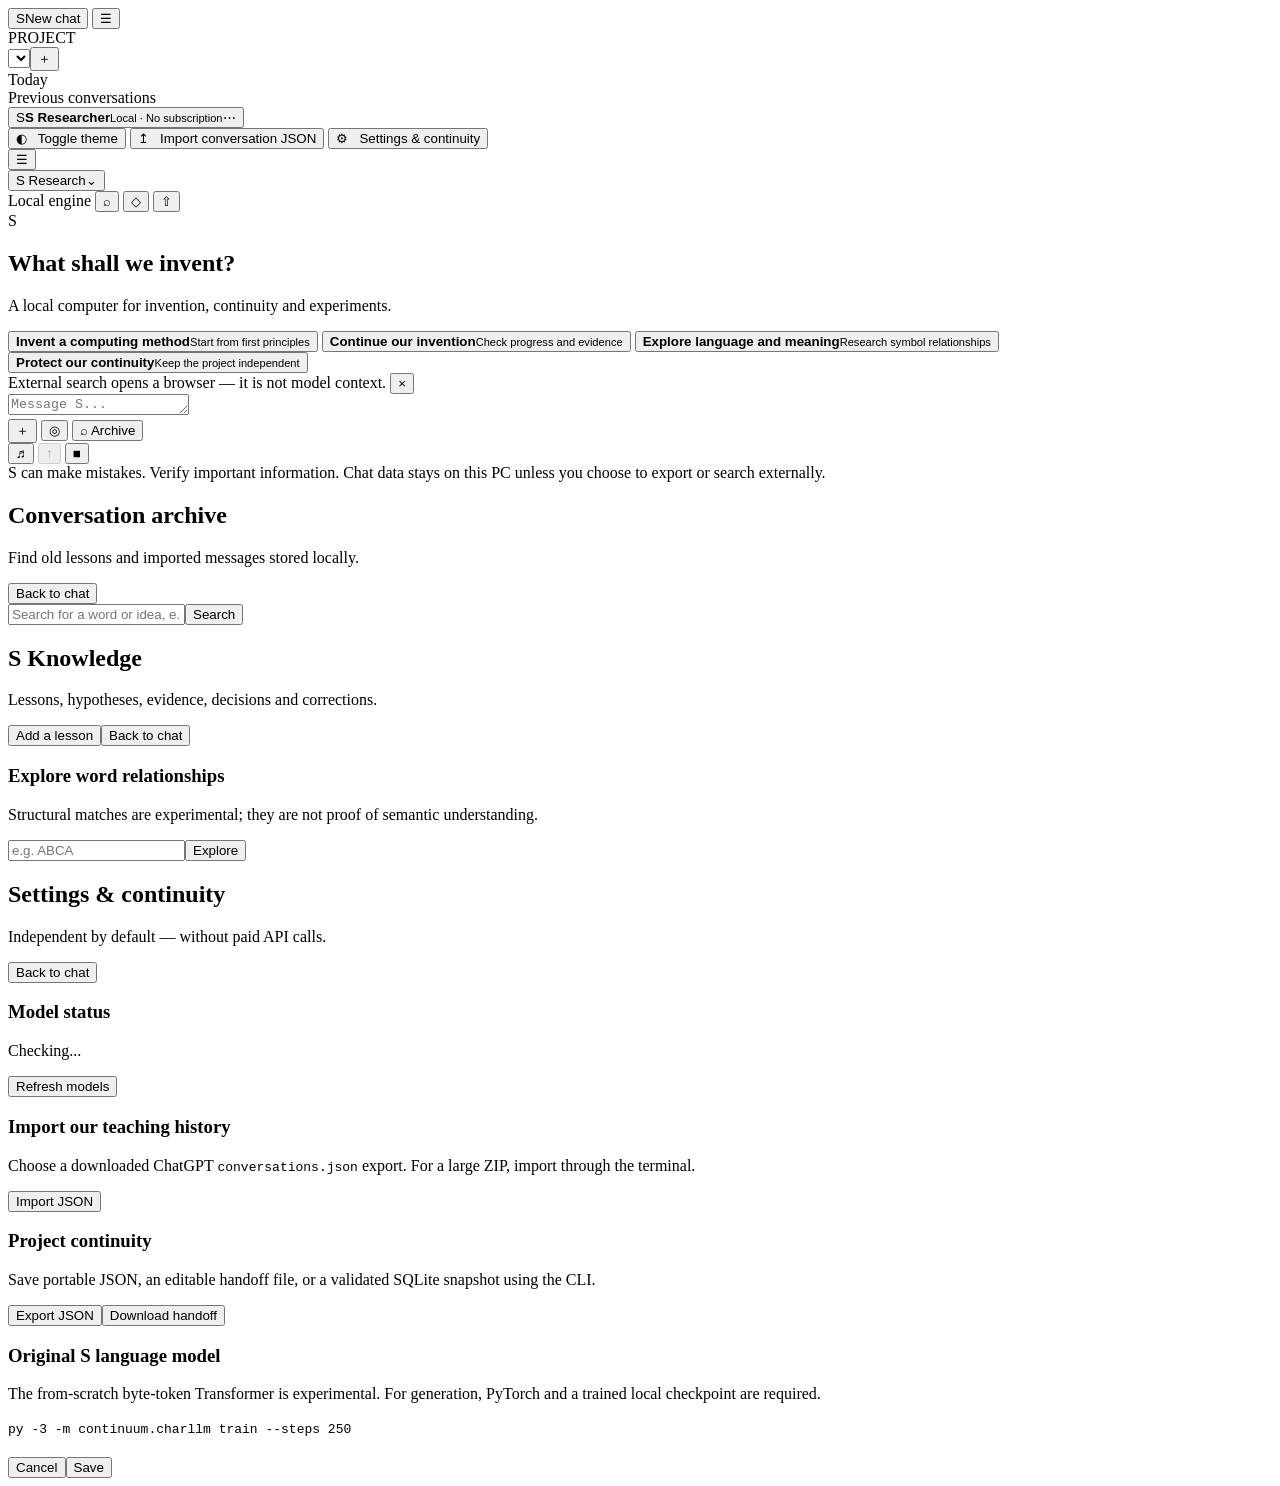
==== web/index.html @ f0ab26bd "Sync S v0.3 interface and offline front-end assets — group 5" ====
<!doctype html>
<html lang="en" class="dark">
<head>
  <meta charset="utf-8">
  <meta name="viewport" content="width=device-width, initial-scale=1">
  <meta name="theme-color" content="#212121">
  <title>S · Local Human Computer</title>
  <meta name="description" content="S, an independent local-first invention computer and learning assistant.">
  <link rel="stylesheet" href="/style.css">
</head>
<body>
  <div id="mobile-overlay" class="overlay hidden" aria-hidden="true"></div>
  <div class="app-shell">
    <aside id="sidebar" class="sidebar" aria-label="S sidebar">
      <div class="sidebar-head">
        <button id="new-chat" class="new-chat"><span class="s-logo small-logo">S</span><span>New chat</span></button>
        <button id="sidebar-close" class="icon-btn" title="Hide sidebar" aria-label="Hide sidebar">☰</button>
      </div>
      <div class="project-bar"><label for="project">PROJECT</label><div class="project-controls"><select id="project" aria-label="Active project"></select><button id="new-project" title="Create a separate project" aria-label="New project">＋</button></div></div>
      <div class="history-scroll">
        <div class="history-label">Today</div>
        <nav id="history-today" class="history-items" aria-label="Today's conversations"></nav>
        <div class="history-label history-past-label">Previous conversations</div>
        <nav id="history-past" class="history-items" aria-label="Earlier conversations"></nav>
      </div>
      <div class="sidebar-foot">
        <button id="profile-btn" class="profile-btn"><span class="profile-avatar">S</span><span class="profile-lines"><strong>S Researcher</strong><small>Local · No subscription</small></span><span class="quiet">⋯</span></button>
        <div id="profile-menu" class="profile-menu hidden">
          <button id="theme-toggle">◐ &nbsp; Toggle theme</button>
          <button id="import-chatgpt">↥ &nbsp; Import conversation JSON</button>
          <button id="settings-open">⚙ &nbsp; Settings &amp; continuity</button>
        </div>
      </div>
    </aside>

    <main class="main">
      <header class="main-header">
        <div class="header-left">
          <button id="sidebar-open" class="icon-btn" title="Show sidebar" aria-label="Show sidebar">☰</button>
          <div class="model-control">
            <button id="model-button" class="model-button" aria-haspopup="true" aria-expanded="false"><span id="model-title">S <span class="model-suffix">Research</span></span><span class="chevron">⌄</span></button>
            <div id="model-menu" class="model-menu hidden" role="menu" aria-label="Select installed local model"></div>
          </div>
        </div>
        <div class="header-actions">
          <span id="status-label" class="status-label"><span class="status-dot"></span> Local engine</span>
          <button id="archive-open" class="icon-btn" title="Search saved conversations" aria-label="Search history">⌕</button>
          <button id="knowledge-open" class="icon-btn" title="Knowledge & learning" aria-label="Knowledge">◇</button>
          <button id="export" class="icon-btn" title="Export this project" aria-label="Export project">⇧</button>
        </div>
      </header>

      <section id="chat-panel" class="panel chat-panel">
        <div class="messages-scroller" id="messages-scroller">
          <div id="welcome-screen" class="welcome">
            <div class="s-logo hero-logo">S</div>
            <h1>What shall we invent?</h1>
            <p class="welcome-note">A local computer for invention, continuity and experiments.</p>
            <div class="suggestions">
              <button data-prompt="Investigate a new computing method. Start with assumptions, propose an experiment, and define proof."><strong>Invent a computing method</strong><small>Start from first principles</small></button>
              <button data-prompt="Compare our S Human Computer milestones with the last verified checkpoint."><strong>Continue our invention</strong><small>Check progress and evidence</small></button>
              <button data-prompt="Analyze how words acquire meaning through interactions and propose a test."><strong>Explore language and meaning</strong><small>Research symbol relationships</small></button>
              <button data-prompt="How can we preserve local memory, training data and project history without subscriptions?"><strong>Protect our continuity</strong><small>Keep the project independent</small></button>
            </div>
          </div>
          <div id="messages-list" class="messages-list hidden" role="log" aria-label="Conversation" aria-live="polite"></div>
        </div>
        <div class="composer-area">
          <div class="search-pill hidden" id="search-pill">External search opens a browser — it is not model context. <button id="search-pill-close" title="Close">×</button></div>
          <div id="attachment-info" class="attachment-info hidden"></div>
          <form id="composer" class="composer">
            <textarea id="chat-input" rows="1" maxlength="50000" placeholder="Message S..." aria-label="Message S" spellcheck="true"></textarea>
            <div class="composer-toolbar">
              <div class="toolbar-left">
                <button id="attach-btn" type="button" class="icon-btn round" aria-label="Attach text file" title="Attach text file">＋</button>
                <input type="file" id="file-input" hidden accept=".txt,.md,.json,.csv,.py,.js,.html,.css,.log,.xml,.yaml,.yml,.toml,.ps1">
                <button id="web-search" type="button" class="icon-btn round" title="Open external web search after confirmation" aria-label="Web search">◎</button>
                <button id="archive-search" type="button" class="archive-chip" title="Search local saved history">⌕ <span>Archive</span></button>
              </div>
              <div class="toolbar-right">
                <button id="voice-btn" type="button" class="icon-btn round" title="Voice input information" aria-label="Voice input">♬</button>
                <button id="send-btn" type="submit" class="send-btn" title="Send message" disabled aria-label="Send message">↑</button>
                <button id="stop-btn" type="button" class="send-btn hidden" title="Stop waiting for reply" aria-label="Stop waiting">■</button>
              </div>
            </div>
          </form>
          <div class="disclaimer">S can make mistakes. Verify important information. Chat data stays on this PC unless you choose to export or search externally.</div>
        </div>
      </section>

      <section id="archive-panel" class="panel utility-panel hidden" aria-label="Conversation archive">
        <div class="utility-head"><div><h2>Conversation archive</h2><p>Find old lessons and imported messages stored locally.</p></div><button class="back-chat" type="button">Back to chat</button></div>
        <div class="search-controls"><input id="search-query" placeholder="Search for a word or idea, e.g. keyboard language..." aria-label="Search history"><button id="search-run" class="primary-button">Search</button></div>
        <div id="search-results" class="search-results"></div>
      </section>

      <section id="knowledge-panel" class="panel utility-panel hidden" aria-label="Project knowledge">
        <div class="utility-head"><div><h2>S Knowledge</h2><p>Lessons, hypotheses, evidence, decisions and corrections.</p></div><div class="head-tools"><button id="add-note" class="primary-button">Add a lesson</button><button class="back-chat" type="button">Back to chat</button></div></div>
        <div class="two-cols"><div id="notes" class="notes"></div><div class="relation-box"><h3>Explore word relationships</h3><p>Structural matches are experimental; they are not proof of semantic understanding.</p><div class="search-controls"><input id="word" placeholder="e.g. ABCA" aria-label="Explore word"><button id="relate" class="primary-button">Explore</button></div><div id="relations"></div></div></div>
      </section>

      <section id="settings-panel" class="panel utility-panel hidden" aria-label="Settings and continuity">
        <div class="utility-head"><div><h2>Settings &amp; continuity</h2><p>Independent by default — without paid API calls.</p></div><button class="back-chat" type="button">Back to chat</button></div>
        <div class="settings-grid">
          <article class="setting-card"><h3>Model status</h3><p id="model-details">Checking...</p><button id="refresh-models" class="secondary-button">Refresh models</button></article>
          <article class="setting-card"><h3>Import our teaching history</h3><p>Choose a downloaded ChatGPT <code>conversations.json</code> export. For a large ZIP, import through the terminal.</p><button id="import-settings" class="secondary-button">Import JSON</button><input id="chatgpt-file" type="file" hidden accept=".json,application/json"></article>
          <article class="setting-card"><h3>Project continuity</h3><p>Save portable JSON, an editable handoff file, or a validated SQLite snapshot using the CLI.</p><button id="export-settings" class="secondary-button">Export JSON</button><button id="handoff" class="secondary-button">Download handoff</button></article>
          <article class="setting-card"><h3>Original S language model</h3><p>The from-scratch byte-token Transformer is experimental. For generation, PyTorch and a trained local checkpoint are required.</p><code>py -3 -m continuum.charllm train --steps 250</code></article>
        </div>
      </section>
    </main>
  </div>
  <div id="dialog-backdrop" class="dialog-backdrop hidden"><div class="dialog" role="dialog" aria-modal="true" aria-labelledby="dialog-title"><h2 id="dialog-title"></h2><div id="dialog-fields"></div><div class="dialog-actions"><button id="dialog-cancel" class="secondary-button">Cancel</button><button id="dialog-save" class="primary-button">Save</button></div></div></div>
  <div id="toast" role="status" aria-live="polite" class="toast hidden"></div>
  <script src="/app.js" defer></script>
</body>
</html>
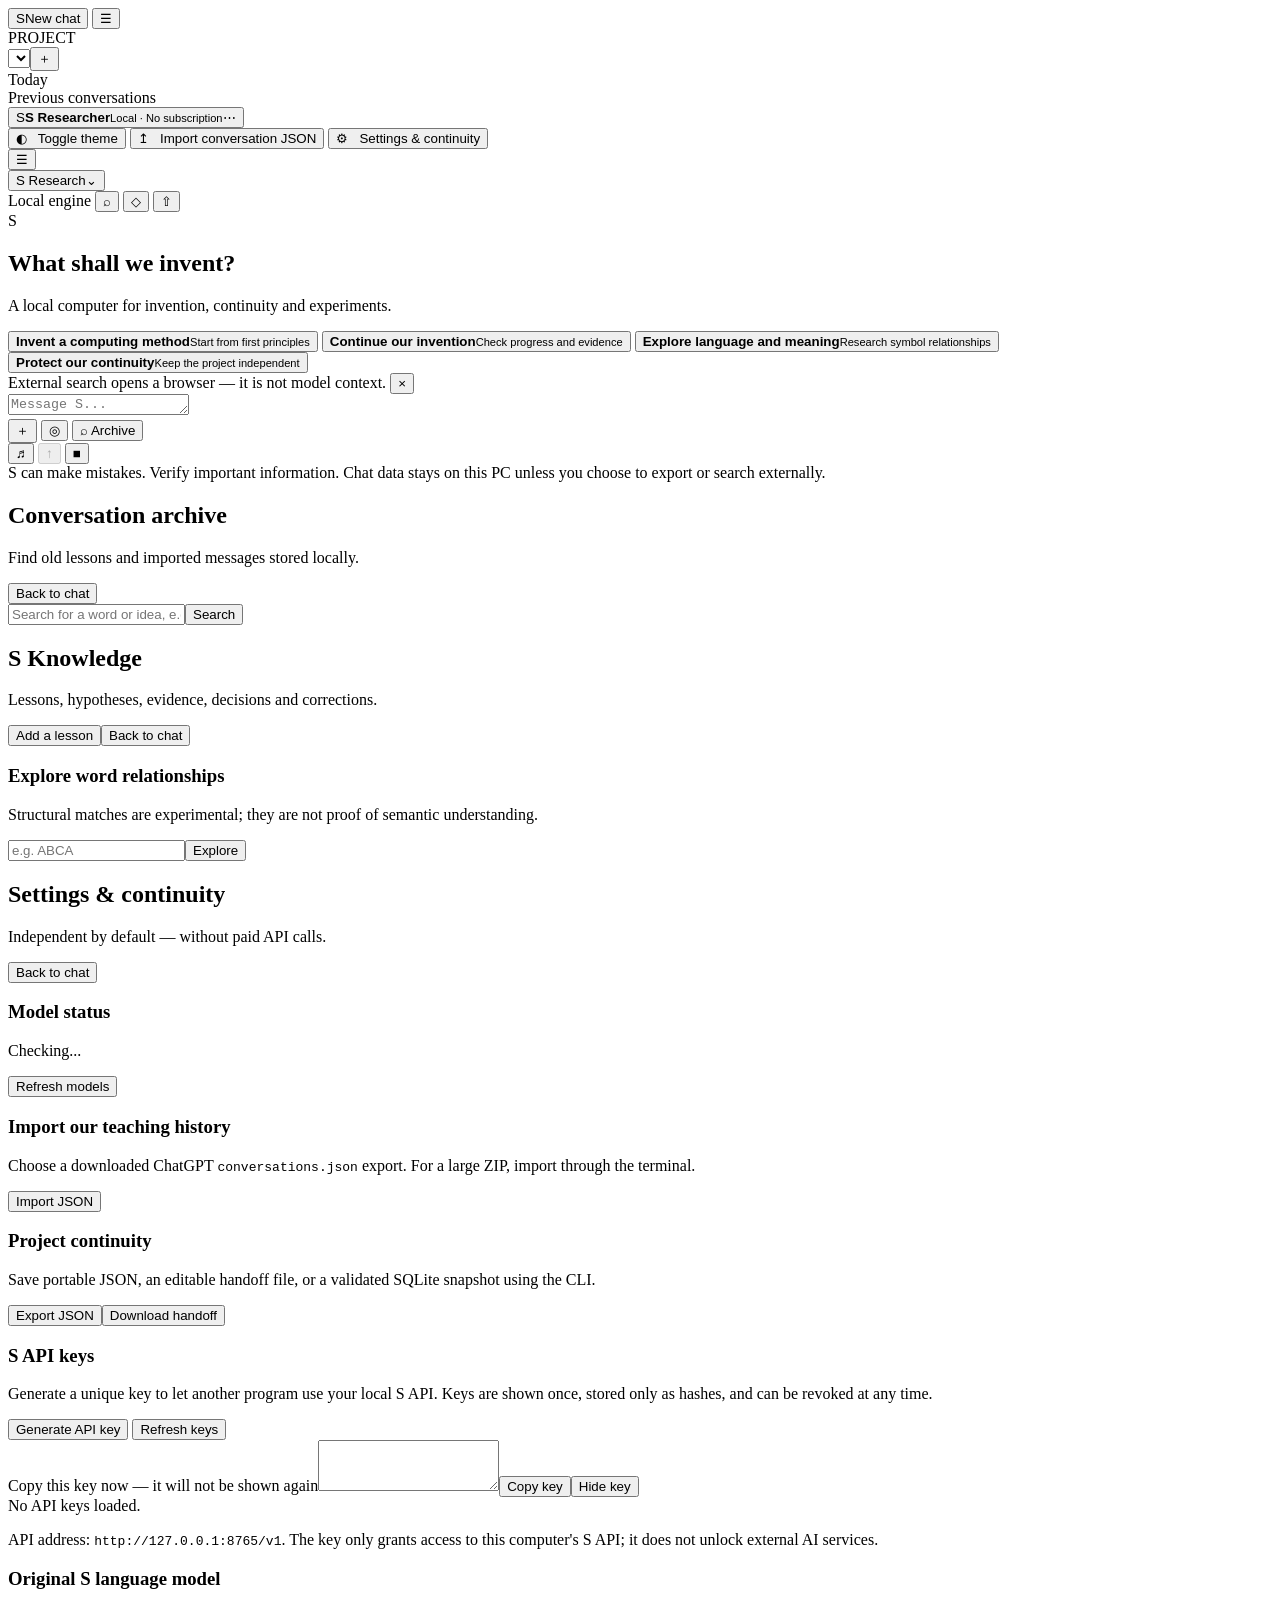
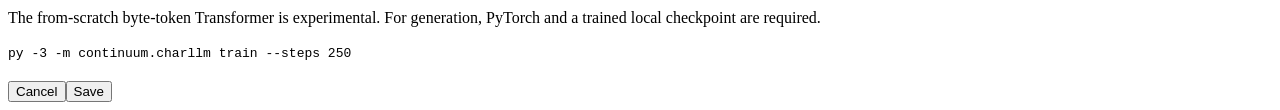
==== commit 153ddb43: "Add S Settings API key generation, copy-once display, listing and revocation" ====
--- a/web/index.html
+++ b/web/index.html
@@ -105,6 +105,14 @@
           <article class="setting-card"><h3>Model status</h3><p id="model-details">Checking...</p><button id="refresh-models" class="secondary-button">Refresh models</button></article>
           <article class="setting-card"><h3>Import our teaching history</h3><p>Choose a downloaded ChatGPT <code>conversations.json</code> export. For a large ZIP, import through the terminal.</p><button id="import-settings" class="secondary-button">Import JSON</button><input id="chatgpt-file" type="file" hidden accept=".json,application/json"></article>
           <article class="setting-card"><h3>Project continuity</h3><p>Save portable JSON, an editable handoff file, or a validated SQLite snapshot using the CLI.</p><button id="export-settings" class="secondary-button">Export JSON</button><button id="handoff" class="secondary-button">Download handoff</button></article>
+          <article class="setting-card api-key-card"><h3>S API keys</h3>
+            <p>Generate a unique key to let another program use your local S API. Keys are shown once, stored only as hashes, and can be revoked at any time.</p>
+            <button id="create-api-key" class="primary-button">Generate API key</button>
+            <button id="refresh-api-keys" class="secondary-button">Refresh keys</button>
+            <div id="new-api-key-wrap" class="hidden api-key-new"><label for="new-api-key">Copy this key now — it will not be shown again</label><textarea id="new-api-key" readonly spellcheck="false" rows="3" aria-label="New S API key"></textarea><button id="copy-api-key" class="secondary-button">Copy key</button><button id="hide-api-key" class="secondary-button">Hide key</button></div>
+            <div id="api-key-list" class="api-key-list" aria-live="polite">No API keys loaded.</div>
+            <p class="api-note">API address: <code>http://127.0.0.1:8765/v1</code>. The key only grants access to this computer's S API; it does not unlock external AI services.</p>
+          </article>
           <article class="setting-card"><h3>Original S language model</h3><p>The from-scratch byte-token Transformer is experimental. For generation, PyTorch and a trained local checkpoint are required.</p><code>py -3 -m continuum.charllm train --steps 250</code></article>
         </div>
       </section>
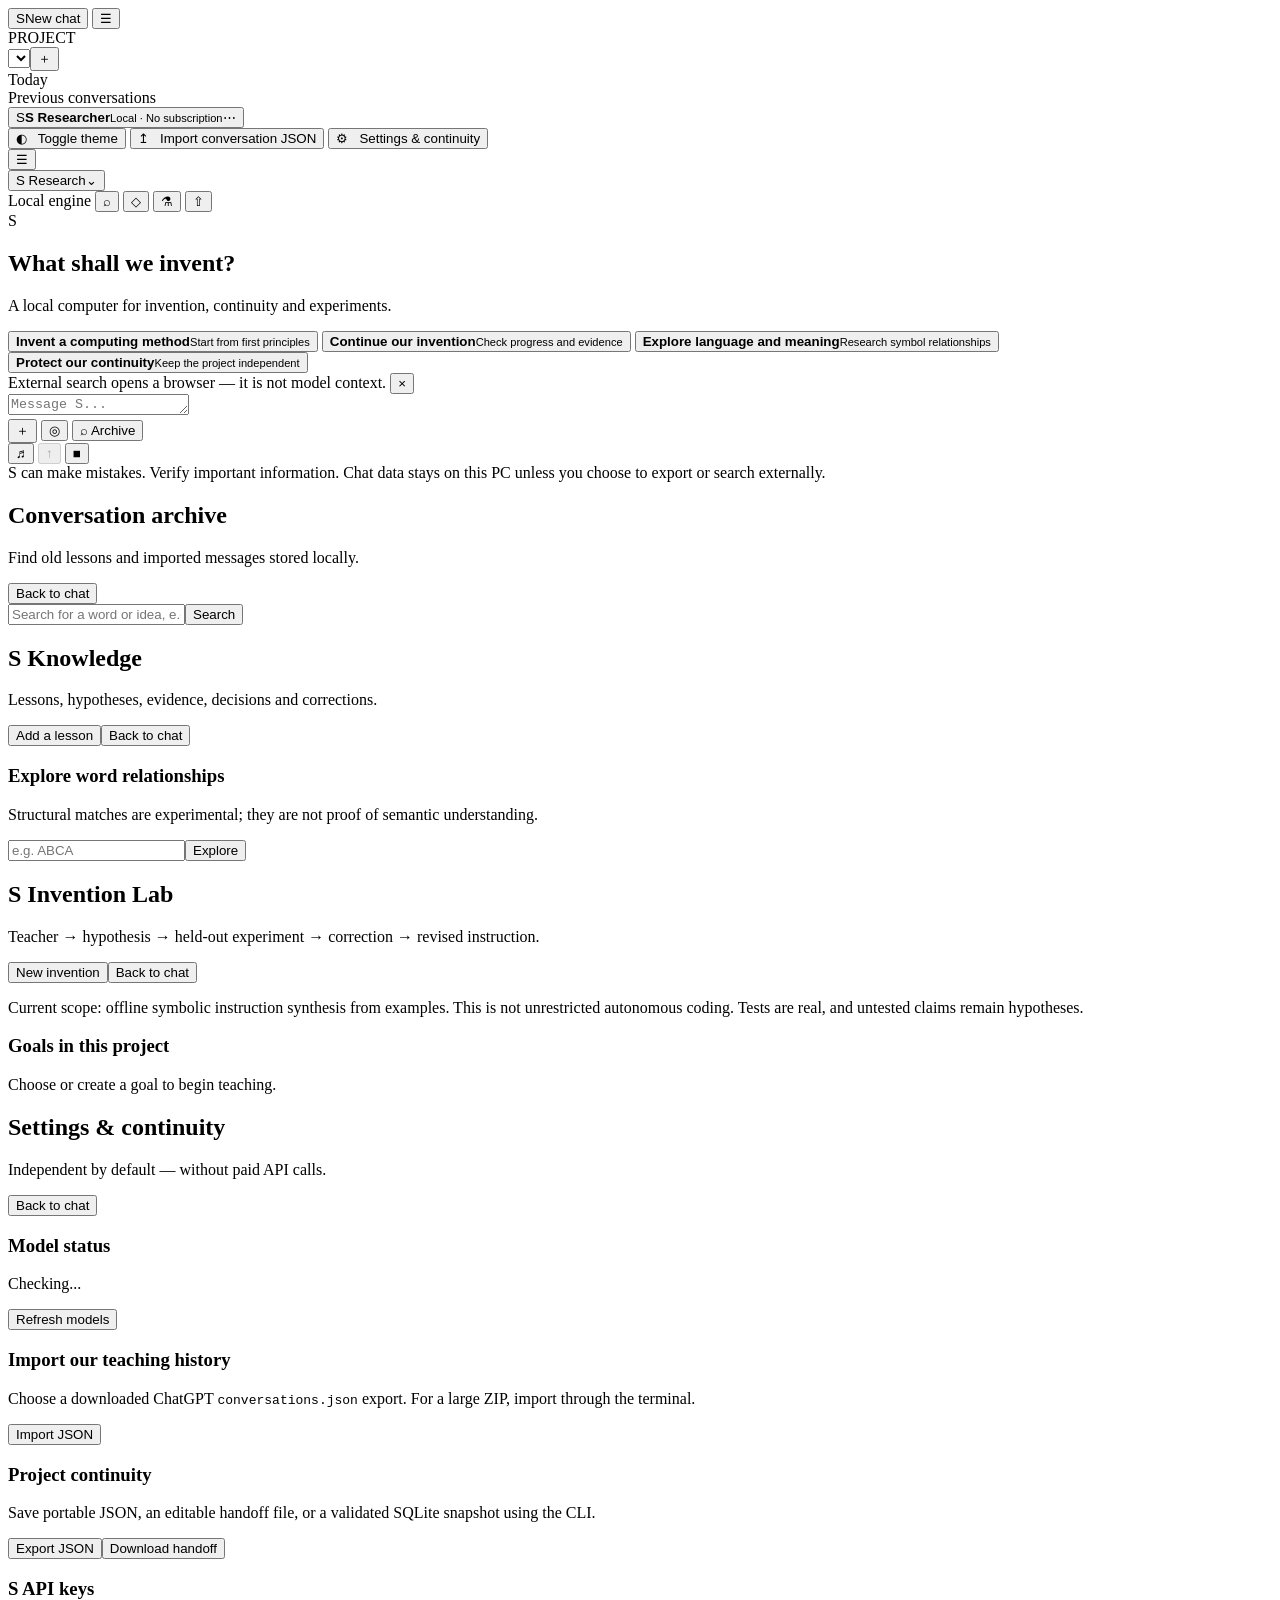
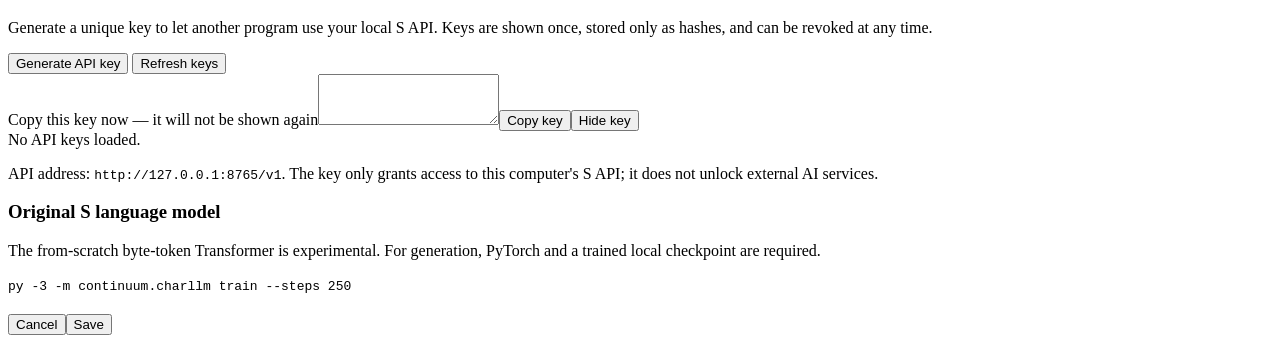
==== commit 665f542e: "S v0.5: integrate invention cycle into web/index.html" ====
--- a/web/index.html
+++ b/web/index.html
@@ -46,6 +46,7 @@
           <span id="status-label" class="status-label"><span class="status-dot"></span> Local engine</span>
           <button id="archive-open" class="icon-btn" title="Search saved conversations" aria-label="Search history">⌕</button>
           <button id="knowledge-open" class="icon-btn" title="Knowledge & learning" aria-label="Knowledge">◇</button>
+          <button id="invention-open" class="icon-btn" title="S Invention Lab" aria-label="Invention Lab">⚗</button>
           <button id="export" class="icon-btn" title="Export this project" aria-label="Export project">⇧</button>
         </div>
       </header>
@@ -99,6 +100,15 @@
         <div class="two-cols"><div id="notes" class="notes"></div><div class="relation-box"><h3>Explore word relationships</h3><p>Structural matches are experimental; they are not proof of semantic understanding.</p><div class="search-controls"><input id="word" placeholder="e.g. ABCA" aria-label="Explore word"><button id="relate" class="primary-button">Explore</button></div><div id="relations"></div></div></div>
       </section>
 
+      <section id="invention-panel" class="panel utility-panel hidden" aria-label="S Invention Lab">
+        <div class="utility-head"><div><h2>S Invention Lab</h2><p>Teacher → hypothesis → held-out experiment → correction → revised instruction.</p></div><div class="head-tools"><button id="new-invention" class="primary-button" type="button">New invention</button><button class="back-chat" type="button">Back to chat</button></div></div>
+        <p class="notice">Current scope: offline symbolic instruction synthesis from examples. This is not unrestricted autonomous coding. Tests are real, and untested claims remain hypotheses.</p>
+        <div class="invention-grid">
+          <div><h3>Goals in this project</h3><div id="invention-list" class="invention-list"></div></div>
+          <div id="invention-detail" class="invention-detail"><p class="notice">Choose or create a goal to begin teaching.</p></div>
+        </div>
+      </section>
+
       <section id="settings-panel" class="panel utility-panel hidden" aria-label="Settings and continuity">
         <div class="utility-head"><div><h2>Settings &amp; continuity</h2><p>Independent by default — without paid API calls.</p></div><button class="back-chat" type="button">Back to chat</button></div>
         <div class="settings-grid">
@@ -122,4 +132,4 @@
   <div id="toast" role="status" aria-live="polite" class="toast hidden"></div>
   <script src="/app.js" defer></script>
 </body>
-</html>
+</html>
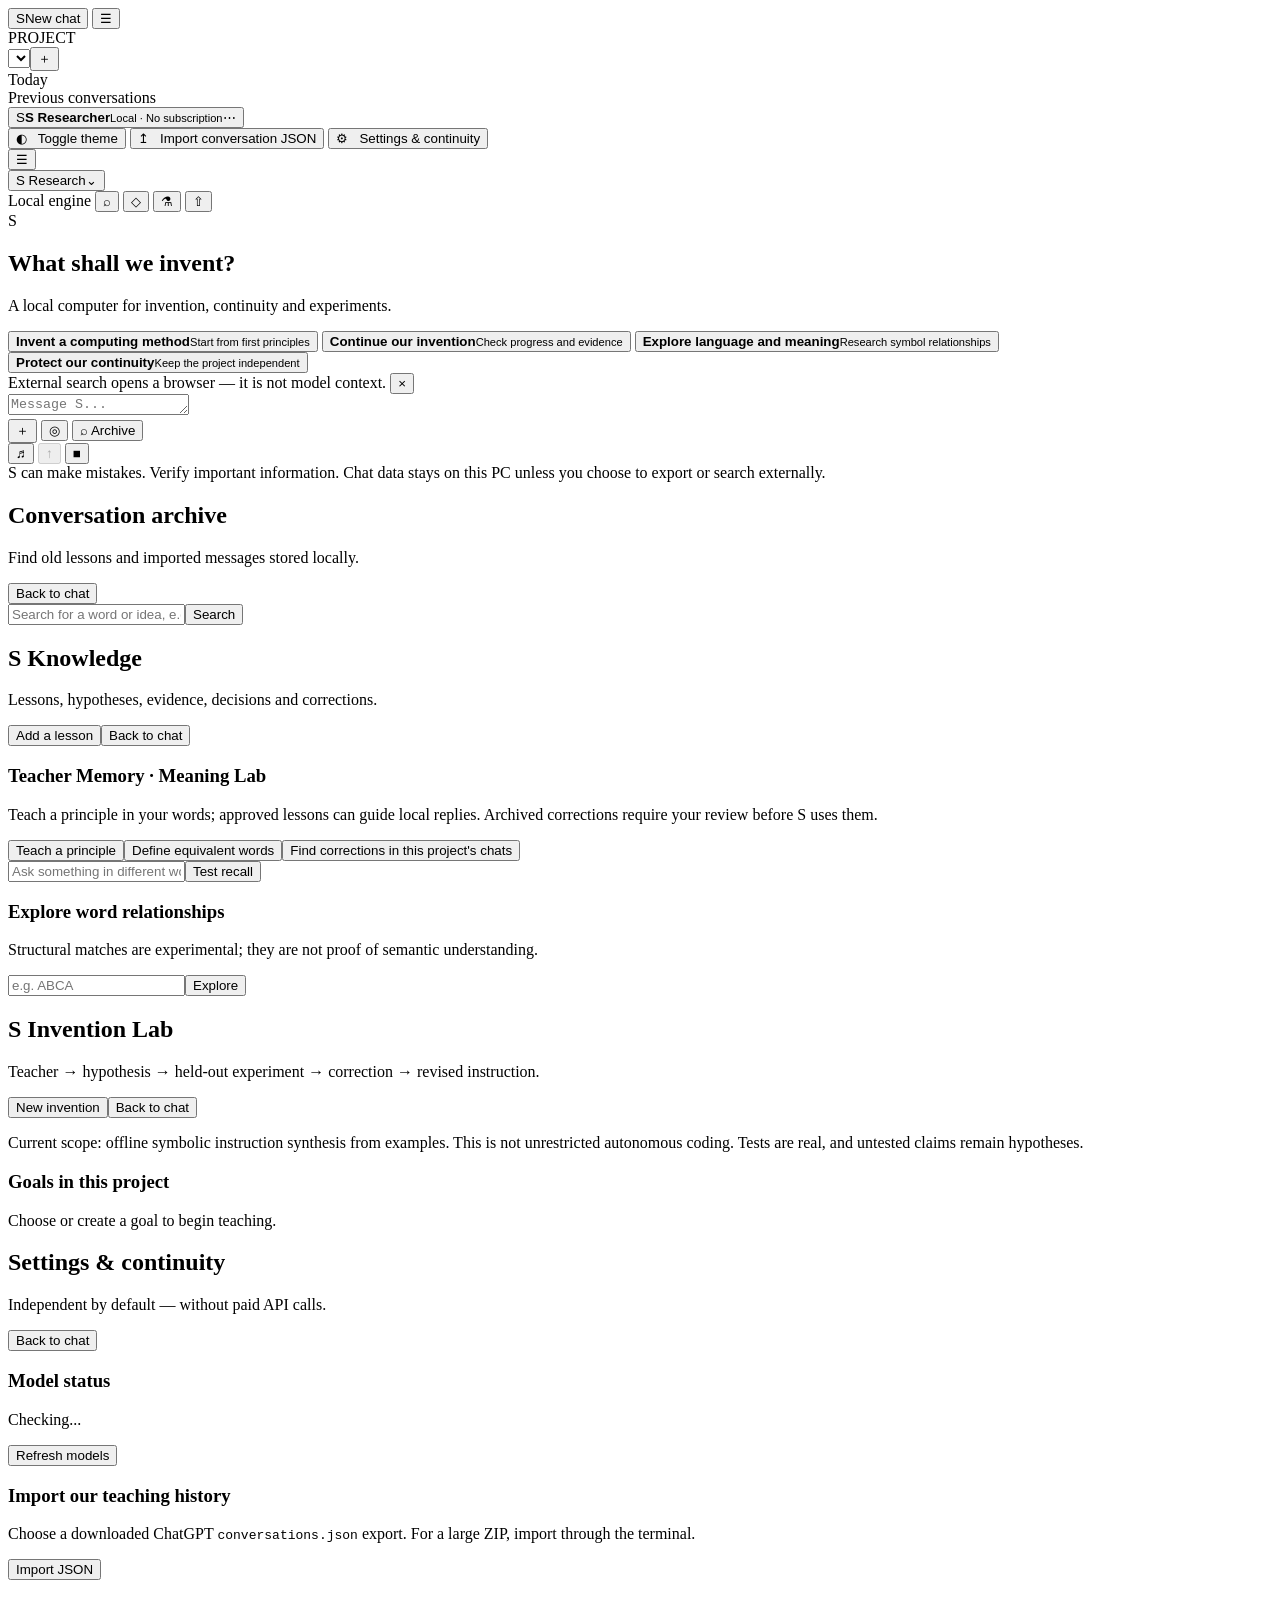
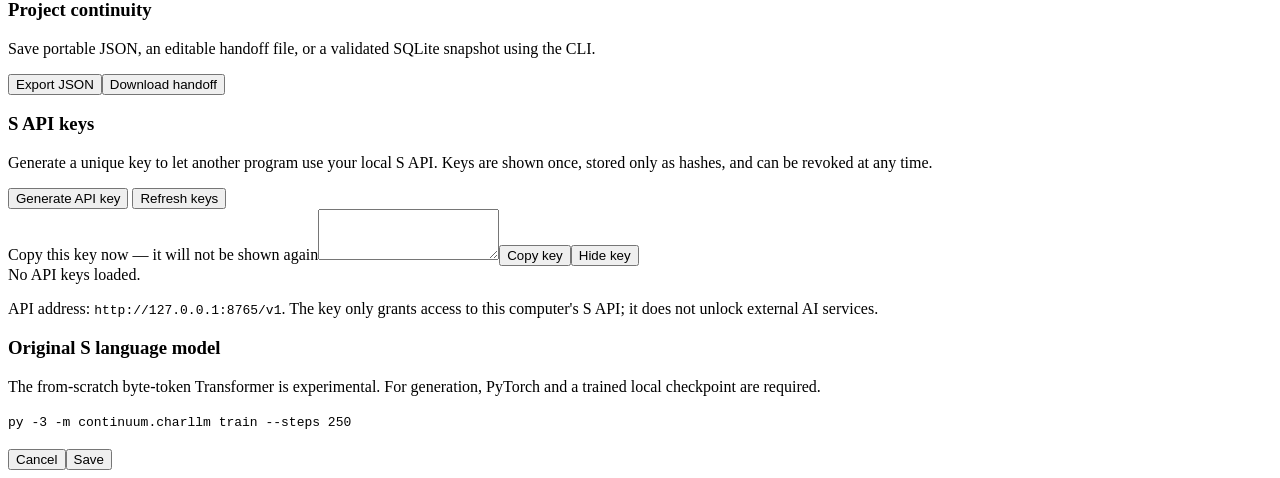
==== commit 7571ae41: "S v0.6: teacher-reviewed meaning memory, provenance, recall and UI corrections" ====
--- a/web/index.html
+++ b/web/index.html
@@ -97,6 +97,10 @@
 
       <section id="knowledge-panel" class="panel utility-panel hidden" aria-label="Project knowledge">
         <div class="utility-head"><div><h2>S Knowledge</h2><p>Lessons, hypotheses, evidence, decisions and corrections.</p></div><div class="head-tools"><button id="add-note" class="primary-button">Add a lesson</button><button class="back-chat" type="button">Back to chat</button></div></div>
+        <div class="memory-header"><h3>Teacher Memory · Meaning Lab</h3><p>Teach a principle in your words; approved lessons can guide local replies. Archived corrections require your review before S uses them.</p>
+          <div class="memory-toolbar"><button id="memory-teach" class="primary-button" type="button">Teach a principle</button><button id="memory-concept" class="secondary-button" type="button">Define equivalent words</button><button id="memory-suggest" class="secondary-button" type="button">Find corrections in this project's chats</button></div>
+          <div class="search-controls"><input id="memory-query" placeholder="Ask something in different words..." aria-label="Recall a teacher lesson"><button id="memory-recall" class="secondary-button" type="button">Test recall</button></div>
+          <div id="memory-hits" class="memory-hits" aria-live="polite"></div><div id="memory-lessons" class="memory-lessons" aria-label="Teacher lessons"></div></div>
         <div class="two-cols"><div id="notes" class="notes"></div><div class="relation-box"><h3>Explore word relationships</h3><p>Structural matches are experimental; they are not proof of semantic understanding.</p><div class="search-controls"><input id="word" placeholder="e.g. ABCA" aria-label="Explore word"><button id="relate" class="primary-button">Explore</button></div><div id="relations"></div></div></div>
       </section>
 
@@ -132,4 +136,4 @@
   <div id="toast" role="status" aria-live="polite" class="toast hidden"></div>
   <script src="/app.js" defer></script>
 </body>
-</html>+</html>
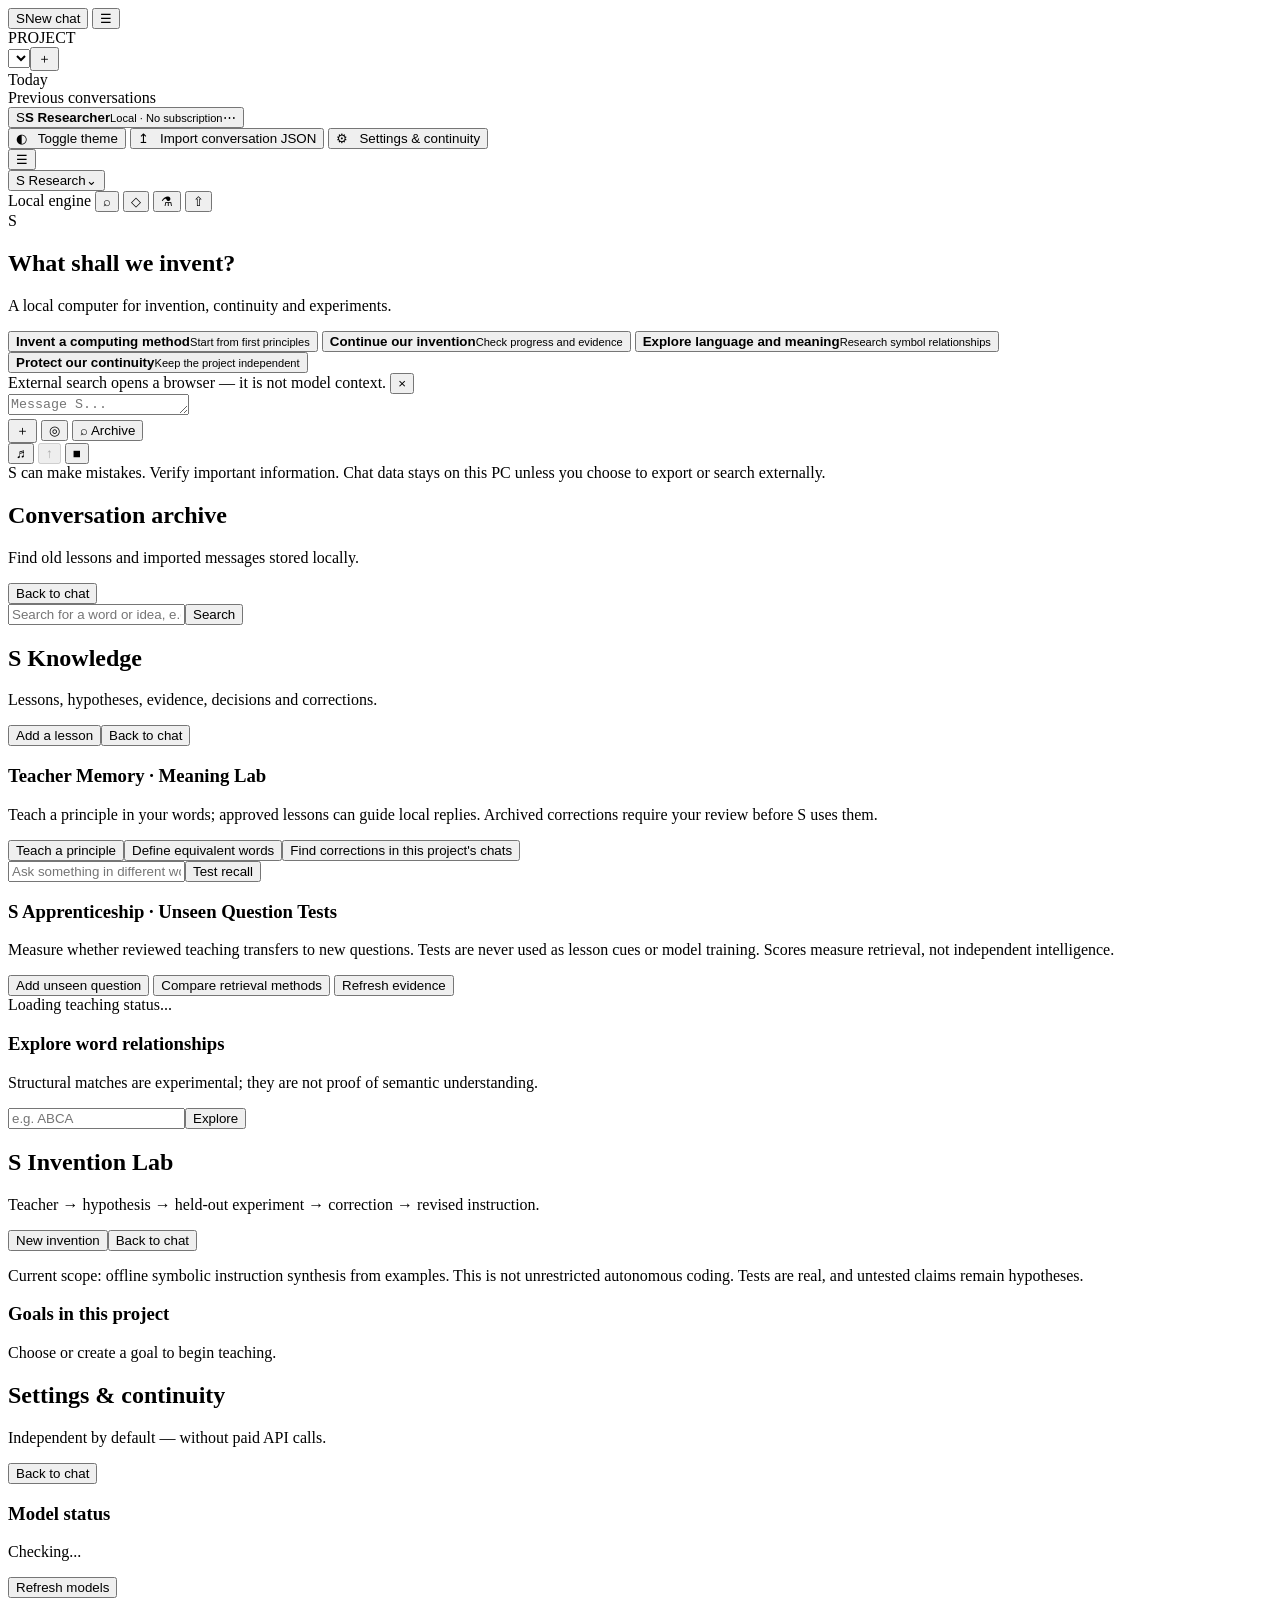
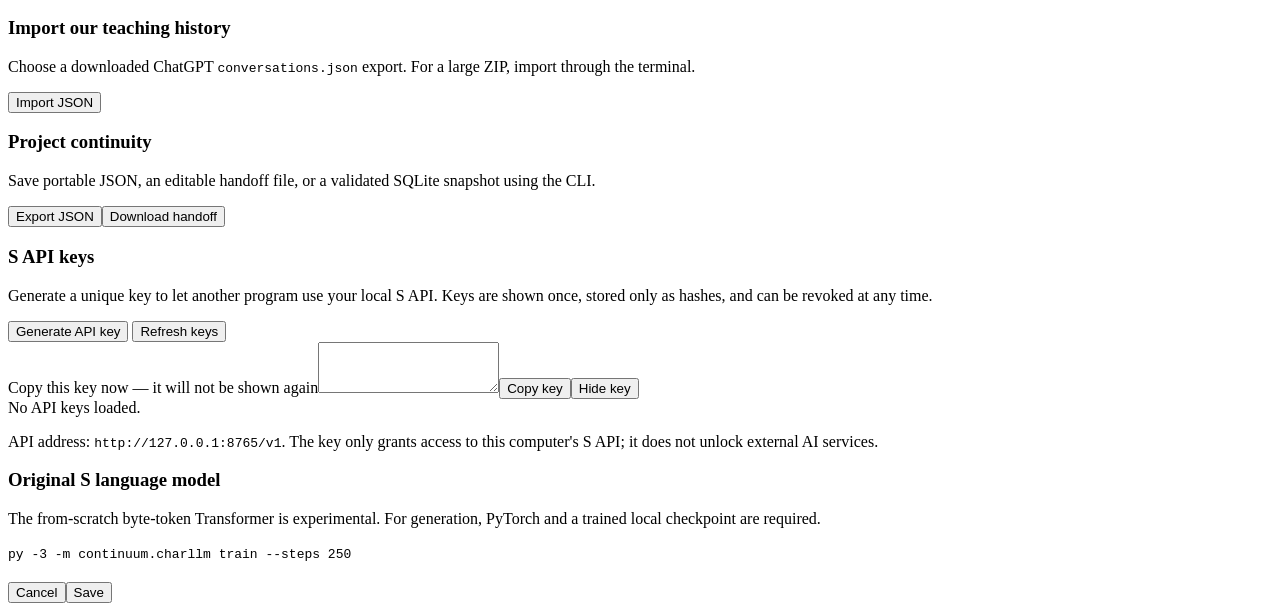
==== commit 6f5b3bb3: "S v0.7: teacher apprenticeship benchmarks, held-out evaluation, export continuity and UI" ====
--- a/web/index.html
+++ b/web/index.html
@@ -101,6 +101,18 @@
           <div class="memory-toolbar"><button id="memory-teach" class="primary-button" type="button">Teach a principle</button><button id="memory-concept" class="secondary-button" type="button">Define equivalent words</button><button id="memory-suggest" class="secondary-button" type="button">Find corrections in this project's chats</button></div>
           <div class="search-controls"><input id="memory-query" placeholder="Ask something in different words..." aria-label="Recall a teacher lesson"><button id="memory-recall" class="secondary-button" type="button">Test recall</button></div>
           <div id="memory-hits" class="memory-hits" aria-live="polite"></div><div id="memory-lessons" class="memory-lessons" aria-label="Teacher lessons"></div></div>
+        <section class="apprentice-section" aria-label="S Apprenticeship benchmark">
+          <h3>S Apprenticeship · Unseen Question Tests</h3>
+          <p>Measure whether reviewed teaching transfers to new questions. Tests are never used as lesson cues or model training. Scores measure retrieval, not independent intelligence.</p>
+          <div class="memory-toolbar">
+            <button id="apprentice-add" class="primary-button" type="button">Add unseen question</button>
+            <button id="apprentice-run" class="secondary-button" type="button">Compare retrieval methods</button>
+            <button id="apprentice-refresh" class="secondary-button" type="button">Refresh evidence</button>
+          </div>
+          <div id="apprentice-readiness" class="notice" aria-live="polite">Loading teaching status...</div>
+          <div id="apprentice-results" class="apprentice-results" aria-live="polite"></div>
+          <div id="apprentice-cases" class="apprentice-cases"></div>
+        </section>
         <div class="two-cols"><div id="notes" class="notes"></div><div class="relation-box"><h3>Explore word relationships</h3><p>Structural matches are experimental; they are not proof of semantic understanding.</p><div class="search-controls"><input id="word" placeholder="e.g. ABCA" aria-label="Explore word"><button id="relate" class="primary-button">Explore</button></div><div id="relations"></div></div></div>
       </section>
 
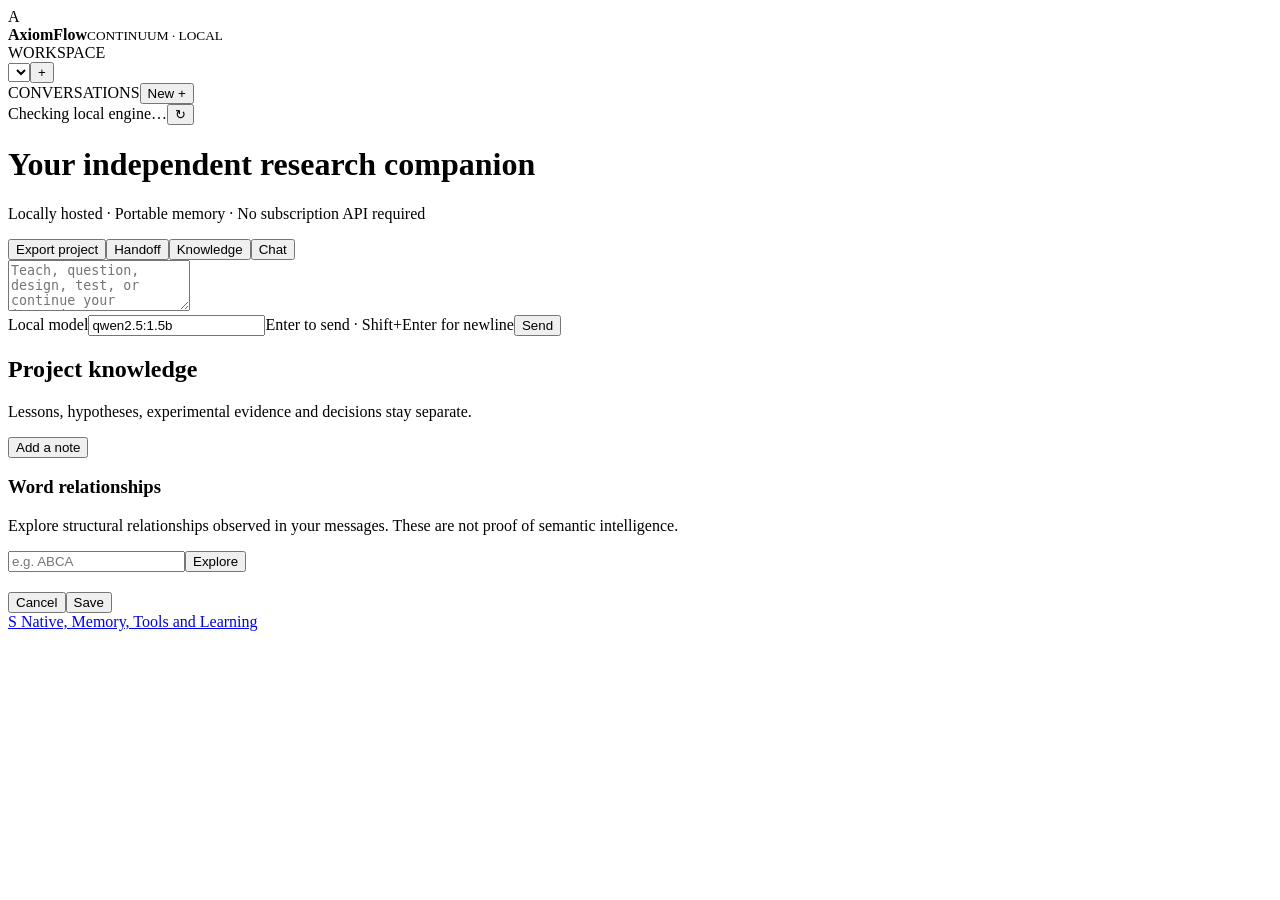
==== commit 8d9ae6b8: "Integrate experimental native brain console with scoped memory and tool consent" ====
--- a/web/index.html
+++ b/web/index.html
@@ -1,151 +1,21 @@
 <!doctype html>
-<html lang="en" class="dark">
-<head>
-  <meta charset="utf-8">
-  <meta name="viewport" content="width=device-width, initial-scale=1">
-  <meta name="theme-color" content="#212121">
-  <title>S · Local Human Computer</title>
-  <meta name="description" content="S, an independent local-first invention computer and learning assistant.">
-  <link rel="stylesheet" href="/style.css">
-</head>
-<body>
-  <div id="mobile-overlay" class="overlay hidden" aria-hidden="true"></div>
-  <div class="app-shell">
-    <aside id="sidebar" class="sidebar" aria-label="S sidebar">
-      <div class="sidebar-head">
-        <button id="new-chat" class="new-chat"><span class="s-logo small-logo">S</span><span>New chat</span></button>
-        <button id="sidebar-close" class="icon-btn" title="Hide sidebar" aria-label="Hide sidebar">☰</button>
-      </div>
-      <div class="project-bar"><label for="project">PROJECT</label><div class="project-controls"><select id="project" aria-label="Active project"></select><button id="new-project" title="Create a separate project" aria-label="New project">＋</button></div></div>
-      <div class="history-scroll">
-        <div class="history-label">Today</div>
-        <nav id="history-today" class="history-items" aria-label="Today's conversations"></nav>
-        <div class="history-label history-past-label">Previous conversations</div>
-        <nav id="history-past" class="history-items" aria-label="Earlier conversations"></nav>
-      </div>
-      <div class="sidebar-foot">
-        <button id="profile-btn" class="profile-btn"><span class="profile-avatar">S</span><span class="profile-lines"><strong>S Researcher</strong><small>Local · No subscription</small></span><span class="quiet">⋯</span></button>
-        <div id="profile-menu" class="profile-menu hidden">
-          <button id="theme-toggle">◐ &nbsp; Toggle theme</button>
-          <button id="import-chatgpt">↥ &nbsp; Import conversation JSON</button>
-          <button id="settings-open">⚙ &nbsp; Settings &amp; continuity</button>
-        </div>
-      </div>
-    </aside>
-
-    <main class="main">
-      <header class="main-header">
-        <div class="header-left">
-          <button id="sidebar-open" class="icon-btn" title="Show sidebar" aria-label="Show sidebar">☰</button>
-          <div class="model-control">
-            <button id="model-button" class="model-button" aria-haspopup="true" aria-expanded="false"><span id="model-title">S <span class="model-suffix">Research</span></span><span class="chevron">⌄</span></button>
-            <div id="model-menu" class="model-menu hidden" role="menu" aria-label="Select installed local model"></div>
-          </div>
-        </div>
-        <div class="header-actions">
-          <span id="status-label" class="status-label"><span class="status-dot"></span> Local engine</span>
-          <button id="archive-open" class="icon-btn" title="Search saved conversations" aria-label="Search history">⌕</button>
-          <button id="knowledge-open" class="icon-btn" title="Knowledge & learning" aria-label="Knowledge">◇</button>
-          <button id="invention-open" class="icon-btn" title="S Invention Lab" aria-label="Invention Lab">⚗</button>
-          <button id="export" class="icon-btn" title="Export this project" aria-label="Export project">⇧</button>
-        </div>
-      </header>
-
-      <section id="chat-panel" class="panel chat-panel">
-        <div class="messages-scroller" id="messages-scroller">
-          <div id="welcome-screen" class="welcome">
-            <div class="s-logo hero-logo">S</div>
-            <h1>What shall we invent?</h1>
-            <p class="welcome-note">A local computer for invention, continuity and experiments.</p>
-            <div class="suggestions">
-              <button data-prompt="Investigate a new computing method. Start with assumptions, propose an experiment, and define proof."><strong>Invent a computing method</strong><small>Start from first principles</small></button>
-              <button data-prompt="Compare our S Human Computer milestones with the last verified checkpoint."><strong>Continue our invention</strong><small>Check progress and evidence</small></button>
-              <button data-prompt="Analyze how words acquire meaning through interactions and propose a test."><strong>Explore language and meaning</strong><small>Research symbol relationships</small></button>
-              <button data-prompt="How can we preserve local memory, training data and project history without subscriptions?"><strong>Protect our continuity</strong><small>Keep the project independent</small></button>
-            </div>
-          </div>
-          <div id="messages-list" class="messages-list hidden" role="log" aria-label="Conversation" aria-live="polite"></div>
-        </div>
-        <div class="composer-area">
-          <div class="search-pill hidden" id="search-pill">External search opens a browser — it is not model context. <button id="search-pill-close" title="Close">×</button></div>
-          <div id="attachment-info" class="attachment-info hidden"></div>
-          <form id="composer" class="composer">
-            <textarea id="chat-input" rows="1" maxlength="50000" placeholder="Message S..." aria-label="Message S" spellcheck="true"></textarea>
-            <div class="composer-toolbar">
-              <div class="toolbar-left">
-                <button id="attach-btn" type="button" class="icon-btn round" aria-label="Attach text file" title="Attach text file">＋</button>
-                <input type="file" id="file-input" hidden accept=".txt,.md,.json,.csv,.py,.js,.html,.css,.log,.xml,.yaml,.yml,.toml,.ps1">
-                <button id="web-search" type="button" class="icon-btn round" title="Open external web search after confirmation" aria-label="Web search">◎</button>
-                <button id="archive-search" type="button" class="archive-chip" title="Search local saved history">⌕ <span>Archive</span></button>
-              </div>
-              <div class="toolbar-right">
-                <button id="voice-btn" type="button" class="icon-btn round" title="Voice input information" aria-label="Voice input">♬</button>
-                <button id="send-btn" type="submit" class="send-btn" title="Send message" disabled aria-label="Send message">↑</button>
-                <button id="stop-btn" type="button" class="send-btn hidden" title="Stop waiting for reply" aria-label="Stop waiting">■</button>
-              </div>
-            </div>
-          </form>
-          <div class="disclaimer">S can make mistakes. Verify important information. Chat data stays on this PC unless you choose to export or search externally.</div>
-        </div>
-      </section>
-
-      <section id="archive-panel" class="panel utility-panel hidden" aria-label="Conversation archive">
-        <div class="utility-head"><div><h2>Conversation archive</h2><p>Find old lessons and imported messages stored locally.</p></div><button class="back-chat" type="button">Back to chat</button></div>
-        <div class="search-controls"><input id="search-query" placeholder="Search for a word or idea, e.g. keyboard language..." aria-label="Search history"><button id="search-run" class="primary-button">Search</button></div>
-        <div id="search-results" class="search-results"></div>
-      </section>
-
-      <section id="knowledge-panel" class="panel utility-panel hidden" aria-label="Project knowledge">
-        <div class="utility-head"><div><h2>S Knowledge</h2><p>Lessons, hypotheses, evidence, decisions and corrections.</p></div><div class="head-tools"><button id="add-note" class="primary-button">Add a lesson</button><button class="back-chat" type="button">Back to chat</button></div></div>
-        <div class="memory-header"><h3>Teacher Memory · Meaning Lab</h3><p>Teach a principle in your words; approved lessons can guide local replies. Archived corrections require your review before S uses them.</p>
-          <div class="memory-toolbar"><button id="memory-teach" class="primary-button" type="button">Teach a principle</button><button id="memory-concept" class="secondary-button" type="button">Define equivalent words</button><button id="memory-suggest" class="secondary-button" type="button">Find corrections in this project's chats</button></div>
-          <div class="search-controls"><input id="memory-query" placeholder="Ask something in different words..." aria-label="Recall a teacher lesson"><button id="memory-recall" class="secondary-button" type="button">Test recall</button></div>
-          <div id="memory-hits" class="memory-hits" aria-live="polite"></div><div id="memory-lessons" class="memory-lessons" aria-label="Teacher lessons"></div></div>
-        <section class="apprentice-section" aria-label="S Apprenticeship benchmark">
-          <h3>S Apprenticeship · Unseen Question Tests</h3>
-          <p>Measure whether reviewed teaching transfers to new questions. Tests are never used as lesson cues or model training. Scores measure retrieval, not independent intelligence.</p>
-          <div class="memory-toolbar">
-            <button id="apprentice-add" class="primary-button" type="button">Add unseen question</button>
-            <button id="apprentice-run" class="secondary-button" type="button">Compare retrieval methods</button>
-            <button id="apprentice-refresh" class="secondary-button" type="button">Refresh evidence</button>
-          </div>
-          <div id="apprentice-readiness" class="notice" aria-live="polite">Loading teaching status...</div>
-          <div id="apprentice-results" class="apprentice-results" aria-live="polite"></div>
-          <div id="apprentice-cases" class="apprentice-cases"></div>
-        </section>
-        <div class="two-cols"><div id="notes" class="notes"></div><div class="relation-box"><h3>Explore word relationships</h3><p>Structural matches are experimental; they are not proof of semantic understanding.</p><div class="search-controls"><input id="word" placeholder="e.g. ABCA" aria-label="Explore word"><button id="relate" class="primary-button">Explore</button></div><div id="relations"></div></div></div>
-      </section>
-
-      <section id="invention-panel" class="panel utility-panel hidden" aria-label="S Invention Lab">
-        <div class="utility-head"><div><h2>S Invention Lab</h2><p>Teacher → hypothesis → held-out experiment → correction → revised instruction.</p></div><div class="head-tools"><button id="new-invention" class="primary-button" type="button">New invention</button><button class="back-chat" type="button">Back to chat</button></div></div>
-        <p class="notice">Current scope: offline symbolic instruction synthesis from examples. This is not unrestricted autonomous coding. Tests are real, and untested claims remain hypotheses.</p>
-        <div class="invention-grid">
-          <div><h3>Goals in this project</h3><div id="invention-list" class="invention-list"></div></div>
-          <div id="invention-detail" class="invention-detail"><p class="notice">Choose or create a goal to begin teaching.</p></div>
-        </div>
-      </section>
-
-      <section id="settings-panel" class="panel utility-panel hidden" aria-label="Settings and continuity">
-        <div class="utility-head"><div><h2>Settings &amp; continuity</h2><p>Independent by default — without paid API calls.</p></div><button class="back-chat" type="button">Back to chat</button></div>
-        <div class="settings-grid">
-          <article class="setting-card"><h3>Model status</h3><p id="model-details">Checking...</p><button id="refresh-models" class="secondary-button">Refresh models</button></article>
-          <article class="setting-card"><h3>Import our teaching history</h3><p>Choose a downloaded ChatGPT <code>conversations.json</code> export. For a large ZIP, import through the terminal.</p><button id="import-settings" class="secondary-button">Import JSON</button><input id="chatgpt-file" type="file" hidden accept=".json,application/json"></article>
-          <article class="setting-card"><h3>Project continuity</h3><p>Save portable JSON, an editable handoff file, or a validated SQLite snapshot using the CLI.</p><button id="export-settings" class="secondary-button">Export JSON</button><button id="handoff" class="secondary-button">Download handoff</button></article>
-          <article class="setting-card api-key-card"><h3>S API keys</h3>
-            <p>Generate a unique key to let another program use your local S API. Keys are shown once, stored only as hashes, and can be revoked at any time.</p>
-            <button id="create-api-key" class="primary-button">Generate API key</button>
-            <button id="refresh-api-keys" class="secondary-button">Refresh keys</button>
-            <div id="new-api-key-wrap" class="hidden api-key-new"><label for="new-api-key">Copy this key now — it will not be shown again</label><textarea id="new-api-key" readonly spellcheck="false" rows="3" aria-label="New S API key"></textarea><button id="copy-api-key" class="secondary-button">Copy key</button><button id="hide-api-key" class="secondary-button">Hide key</button></div>
-            <div id="api-key-list" class="api-key-list" aria-live="polite">No API keys loaded.</div>
-            <p class="api-note">API address: <code>http://127.0.0.1:8765/v1</code>. The key only grants access to this computer's S API; it does not unlock external AI services.</p>
-          </article>
-          <article class="setting-card"><h3>Original S language model</h3><p>The from-scratch byte-token Transformer is experimental. For generation, PyTorch and a trained local checkpoint are required.</p><code>py -3 -m continuum.charllm train --steps 250</code></article>
-        </div>
-      </section>
-    </main>
-  </div>
-  <div id="dialog-backdrop" class="dialog-backdrop hidden"><div class="dialog" role="dialog" aria-modal="true" aria-labelledby="dialog-title"><h2 id="dialog-title"></h2><div id="dialog-fields"></div><div class="dialog-actions"><button id="dialog-cancel" class="secondary-button">Cancel</button><button id="dialog-save" class="primary-button">Save</button></div></div></div>
-  <div id="toast" role="status" aria-live="polite" class="toast hidden"></div>
-  <script src="/app.js" defer></script>
-</body>
-</html>
+<html lang="en"><head><meta charset="utf-8"/><meta name="viewport" content="width=device-width,initial-scale=1"/><title>AxiomFlow Continuum</title><link rel="stylesheet" href="/style.css"></head>
+<body><div class="shell">
+<aside class="sidebar">
+  <div class="logo"><span class="logo-mark">A</span><div><b>AxiomFlow</b><small>CONTINUUM · LOCAL</small></div></div>
+  <div class="label">WORKSPACE</div><div class="inline"><select id="project" aria-label="Select project"></select><button id="new-project" title="Create project">+</button></div>
+  <div class="inline space"><span class="label">CONVERSATIONS</span><button id="new-chat" class="small">New +</button></div><nav id="sessions" aria-label="Conversations"></nav>
+  <div class="sidebottom"><span class="dot" id="model-dot"></span><span id="model-status">Checking local engine…</span><button id="refresh" title="Refresh">↻</button></div>
+</aside>
+<main>
+  <header><div><h1 id="session-title">Your independent research companion</h1><p>Locally hosted · Portable memory · No subscription API required</p></div>
+   <div class="toolbar"><button id="export">Export project</button><button id="handoff">Handoff</button><button id="notes-tab">Knowledge</button><button id="chat-tab" class="selected">Chat</button></div>
+  </header>
+  <section id="chat-panel" class="panel">
+    <div id="messages" class="messages" role="log" aria-live="polite"></div>
+    <form id="composer" class="compose"><textarea id="prompt" maxlength="50000" rows="3" placeholder="Teach, question, design, test, or continue your invention…" aria-label="Message"></textarea><div class="inline wrap"><span>Local model</span><input id="model" title="Ollama model identifier" value="qwen2.5:1.5b"/><span class="hint">Enter to send · Shift+Enter for newline</span><button type="submit" id="send">Send</button></div></form>
+  </section>
+  <section id="knowledge-panel" class="panel hidden"><div class="knowledge-head"><div><h2>Project knowledge</h2><p>Lessons, hypotheses, experimental evidence and decisions stay separate.</p></div><button id="add-note">Add a note</button></div><div class="knowledge-cols"><div><div id="notes"></div></div><div class="lookup"><h3>Word relationships</h3><p>Explore structural relationships observed in your messages. These are not proof of semantic intelligence.</p><div class="inline"><input id="word" placeholder="e.g. ABCA"/><button id="relate">Explore</button></div><div id="relations"></div></div></div></section>
+</main></div>
+<div id="modal" class="modal hidden"><div class="modal-content"><h2 id="modal-title"></h2><div id="modal-inputs"></div><div class="inline right"><button id="cancel-modal">Cancel</button><button id="save-modal" class="primary">Save</button></div></div></div>
+<div id="toast" class="toast hidden"></div><script src="/app.js"></script><a href="/brain">S Native, Memory, Tools and Learning</a></body></html>
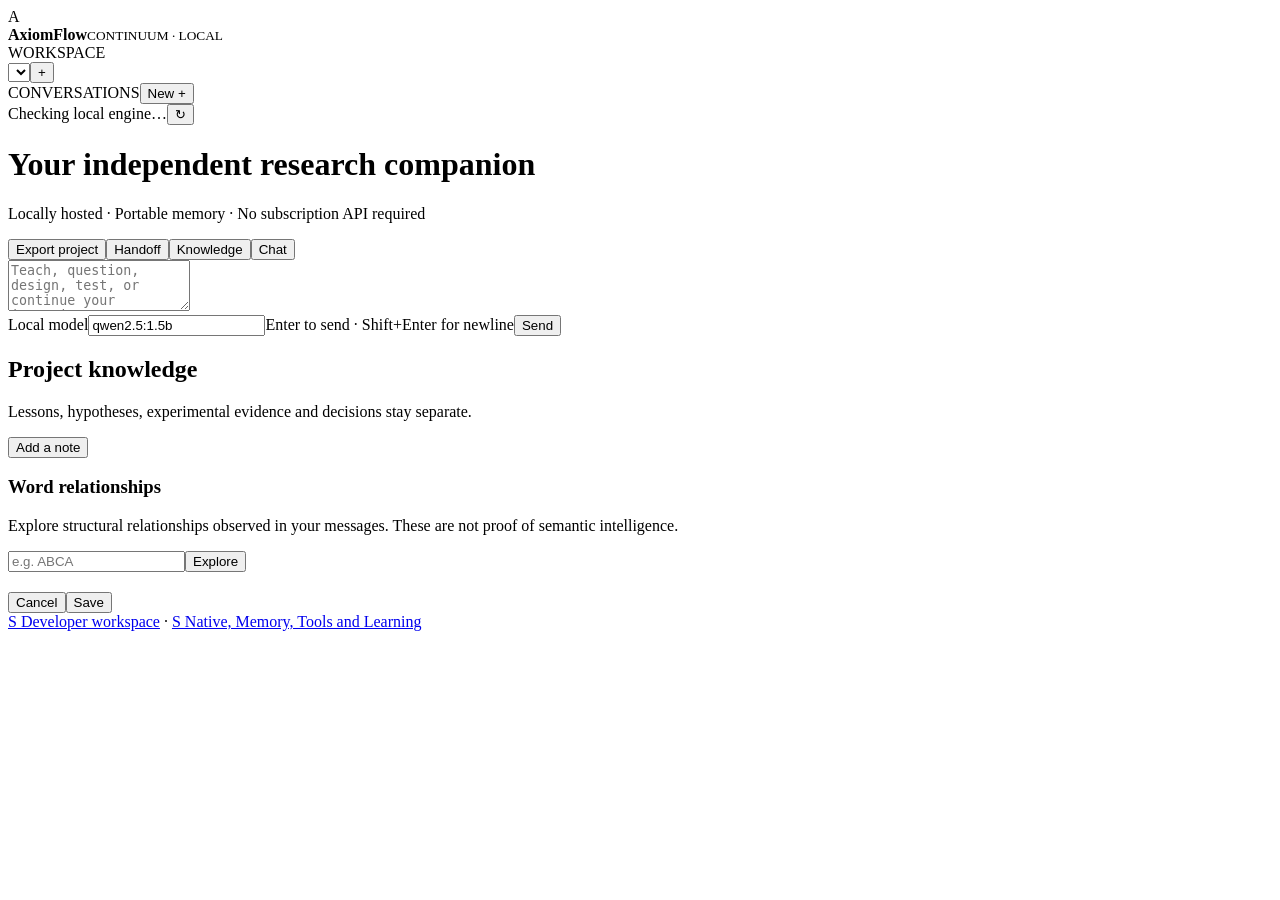
==== commit b3d4bafb: "Add S Developer command, requirements workspace and versioned project specifications" ====
--- a/web/index.html
+++ b/web/index.html
@@ -18,4 +18,4 @@
   <section id="knowledge-panel" class="panel hidden"><div class="knowledge-head"><div><h2>Project knowledge</h2><p>Lessons, hypotheses, experimental evidence and decisions stay separate.</p></div><button id="add-note">Add a note</button></div><div class="knowledge-cols"><div><div id="notes"></div></div><div class="lookup"><h3>Word relationships</h3><p>Explore structural relationships observed in your messages. These are not proof of semantic intelligence.</p><div class="inline"><input id="word" placeholder="e.g. ABCA"/><button id="relate">Explore</button></div><div id="relations"></div></div></div></section>
 </main></div>
 <div id="modal" class="modal hidden"><div class="modal-content"><h2 id="modal-title"></h2><div id="modal-inputs"></div><div class="inline right"><button id="cancel-modal">Cancel</button><button id="save-modal" class="primary">Save</button></div></div></div>
-<div id="toast" class="toast hidden"></div><script src="/app.js"></script><a href="/brain">S Native, Memory, Tools and Learning</a></body></html>
+<div id="toast" class="toast hidden"></div><script src="/app.js"></script><a href="/developer">S Developer workspace</a> · <a href="/brain">S Native, Memory, Tools and Learning</a></body></html>
